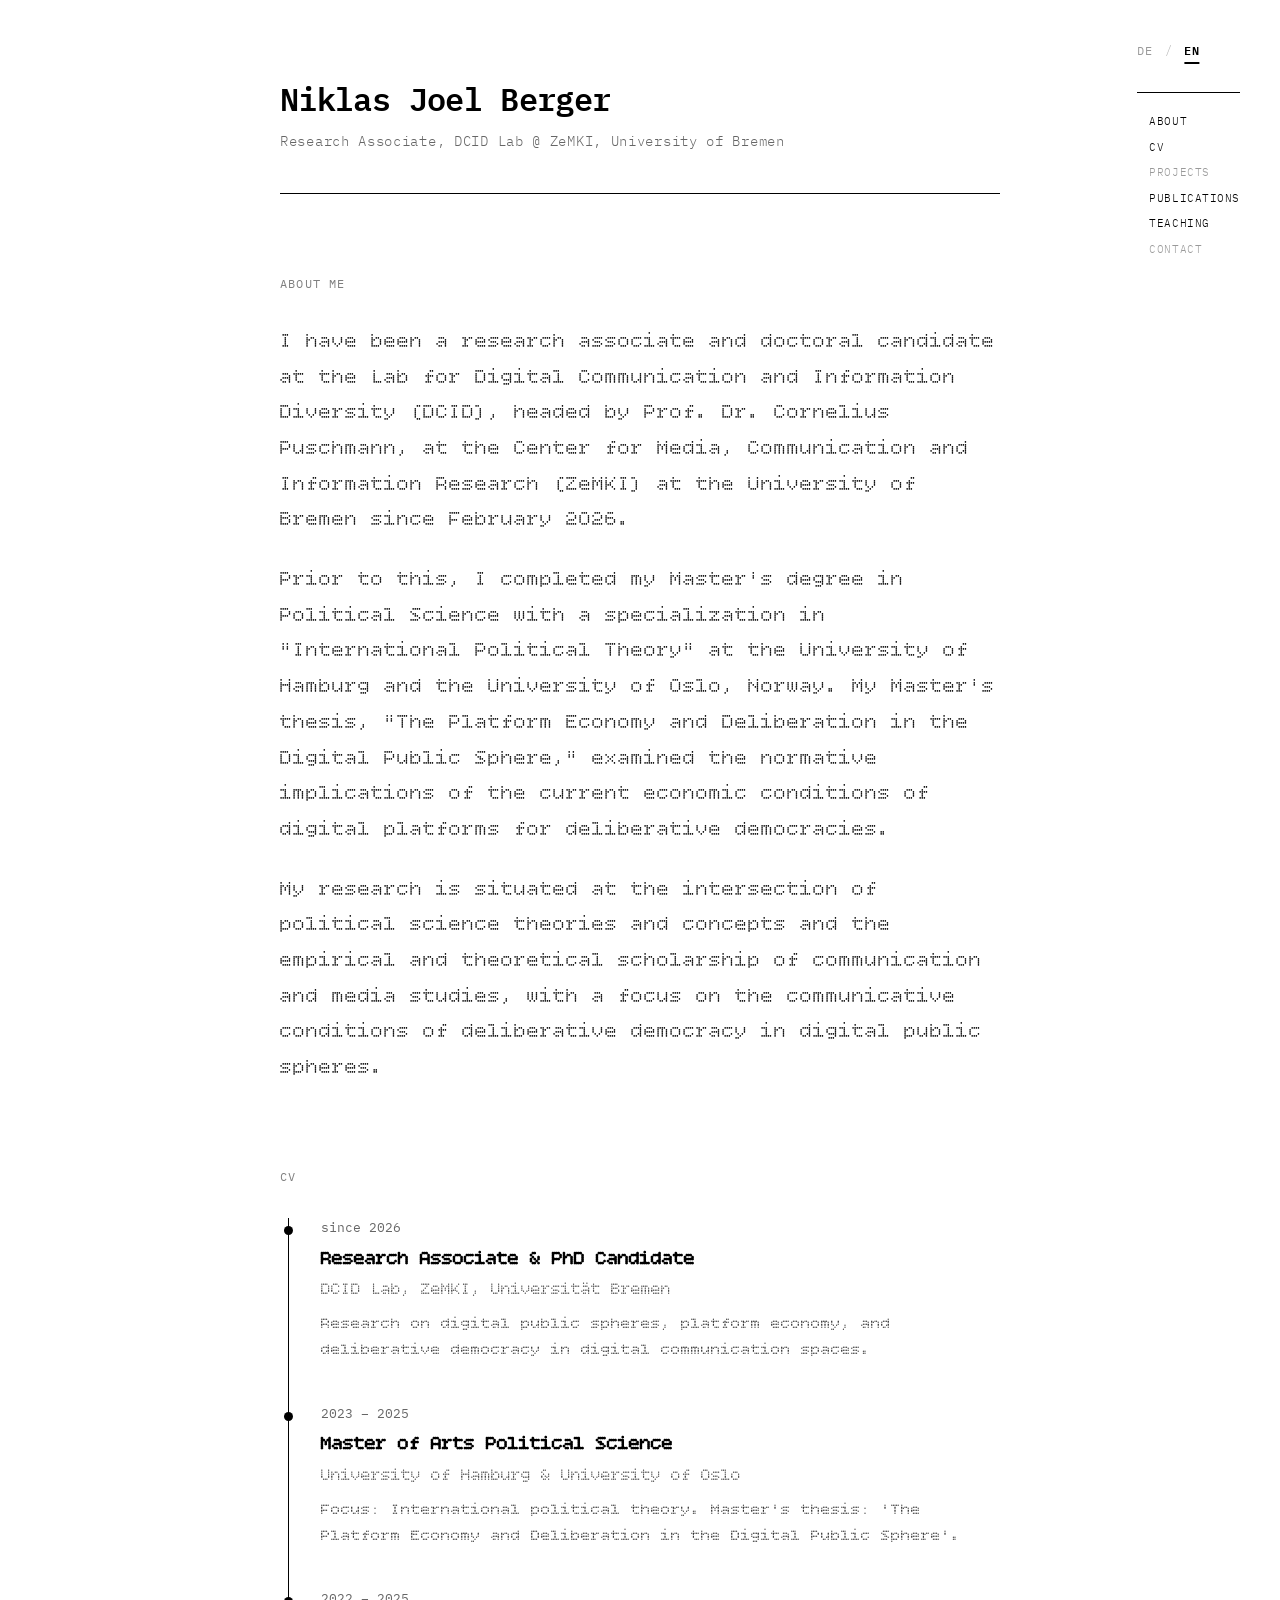
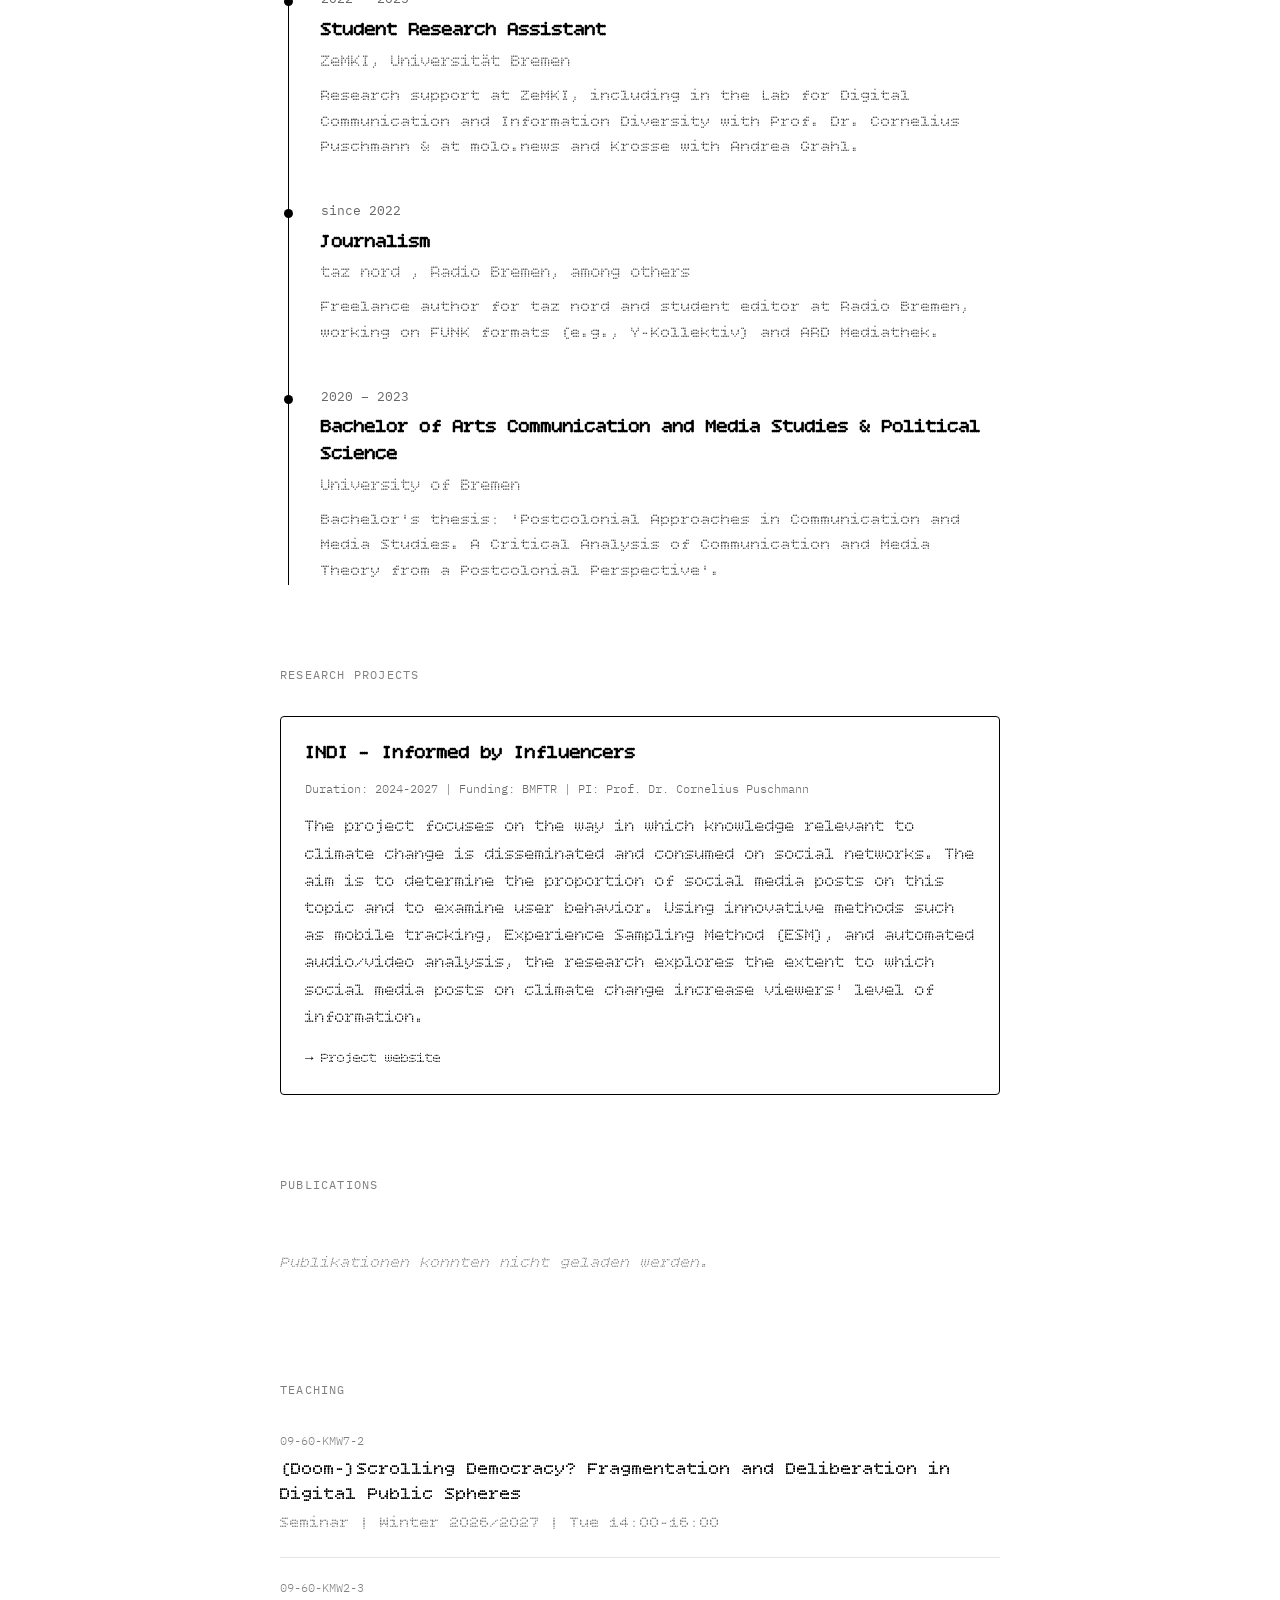
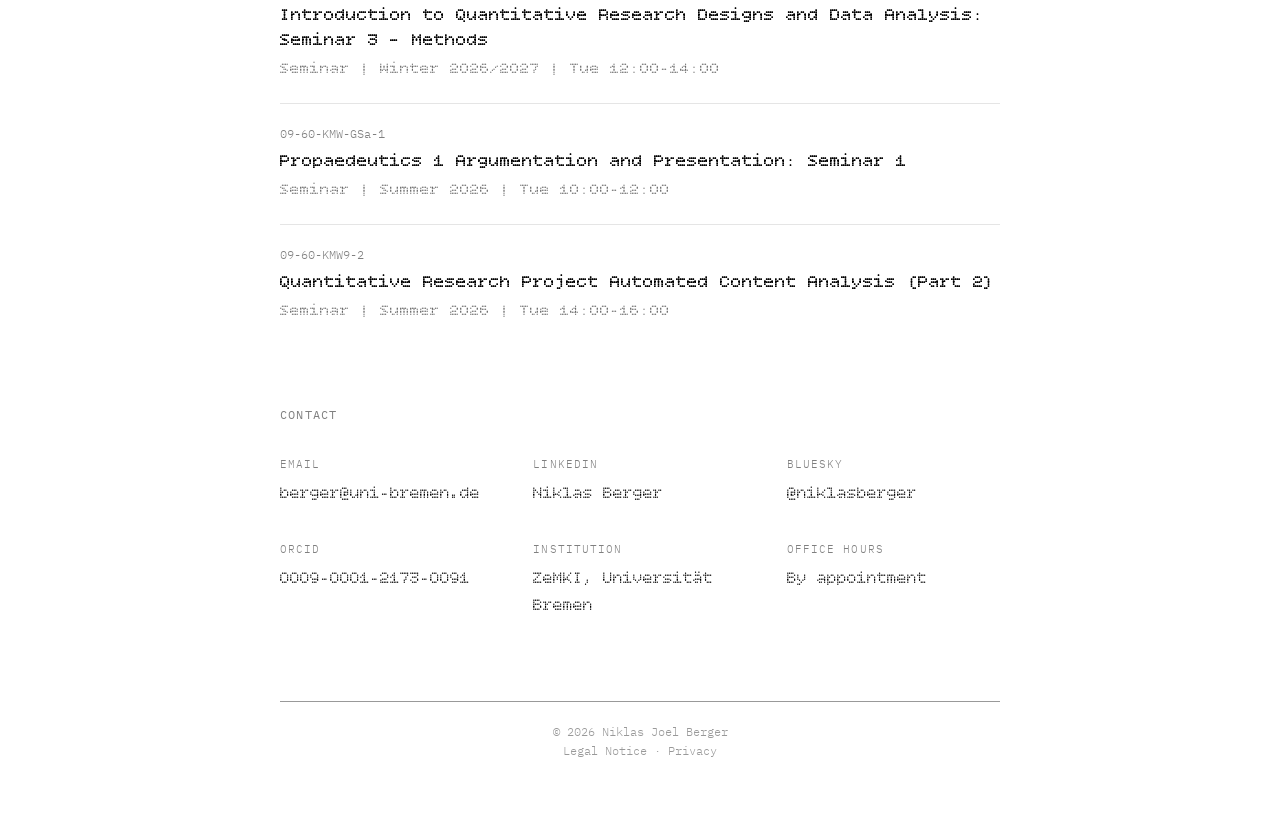
==== index-draft.html @ ea497e39 "Draft: Replace secondary font Crimson Pro with Bitcount Single Co-Authored-By: Claude Sonnet 5.5 <no" ====
<!DOCTYPE html>
<html lang="de">
<head>
<meta charset="UTF-8">
<meta name="viewport" content="width=device-width, initial-scale=1.0">
<title>Niklas Berger</title>
<meta name="description" content="Niklas Berger ist wissenschaftlicher Mitarbeiter und Doktorand im Lab für Digitale Kommunikation und Informationsvielfalt (DCID) am ZeMKI der Universität Bremen. Forschung zu digitalen Öffentlichkeiten, Plattformökonomie und deliberativer Demokratie.">
<link rel="canonical" href="https://niklasberger.de/">
<meta property="og:type" content="profile">
<meta property="og:title" content="Niklas Berger">
<meta property="og:description" content="Wissenschaftlicher Mitarbeiter und Doktorand im Lab für Digitale Kommunikation und Informationsvielfalt (DCID) am ZeMKI der Universität Bremen.">
<meta property="og:url" content="https://niklasberger.de/">
<meta property="og:image" content="https://niklasberger.de/favicon-512x512.png">
<meta name="twitter:card" content="summary">
<meta name="twitter:title" content="Niklas Berger">
<meta name="twitter:description" content="Wissenschaftlicher Mitarbeiter und Doktorand im Lab für Digitale Kommunikation und Informationsvielfalt (DCID) am ZeMKI der Universität Bremen.">
<meta name="twitter:image" content="https://niklasberger.de/favicon-512x512.png">
<link rel="icon" href="favicon.ico" sizes="48x48">
<link rel="icon" type="image/svg+xml" href="favicon.svg">
<link rel="icon" type="image/png" sizes="16x16" href="favicon-16x16.png">
<link rel="icon" type="image/png" sizes="32x32" href="favicon-32x32.png">
<link rel="icon" type="image/png" sizes="64x64" href="favicon-64x64.png">
<link rel="icon" type="image/png" sizes="192x192" href="favicon-192x192.png">
<link rel="icon" type="image/png" sizes="512x512" href="favicon-512x512.png">
<link rel="apple-touch-icon" sizes="180x180" href="apple-touch-icon.png">
<style>
/* Local Font Declarations */
@font-face {
font-family: 'IBM Plex Mono';
src: url('fonts/IBMPlexMono-Light.ttf') format('truetype');
font-weight: 300;
font-style: normal;
font-display: swap;
}

@font-face {
font-family: 'IBM Plex Mono';
src: url('fonts/IBMPlexMono-Regular.ttf') format('truetype');
font-weight: 400;
font-style: normal;
font-display: swap;
}

@font-face {
font-family: 'IBM Plex Mono';
src: url('fonts/IBMPlexMono-SemiBold.ttf') format('truetype');
font-weight: 600;
font-style: normal;
font-display: swap;
}

@font-face {
font-family: 'Bitcount Single';
src: url('fonts/BitcountSingle-Light.ttf') format('truetype');
font-weight: 300;
font-style: normal;
font-display: swap;
}

@font-face {
font-family: 'Bitcount Single';
src: url('fonts/BitcountSingle-Regular.ttf') format('truetype');
font-weight: 400;
font-style: normal;
font-display: swap;
}

@font-face {
font-family: 'Bitcount Single';
src: url('fonts/BitcountSingle-SemiBold.ttf') format('truetype');
font-weight: 600;
font-style: normal;
font-display: swap;
}

:root {
--bg: #ffffff;
--text: #000000;
--line: #000000;
--accent: #000000;
--divider-light: rgba(0, 0, 0, 0.1);
}

@media (prefers-color-scheme: dark) {
:root {
--bg: #1A1A1A;
--text: #E8E8E8;
--line: #404040;
--accent: #E8E8E8;
--divider-light: rgba(255, 255, 255, 0.1);
}
}

* {
margin: 0;
padding: 0;
box-sizing: border-box;
}

body {
background: var(--bg);
color: var(--text);
font-family: 'Bitcount Single', monospace;
font-size: 18px;
line-height: 1.6;
font-weight: 300;
-webkit-font-smoothing: antialiased;
}

/* Monospace font for headers */
h1, h2, .subtitle, .timeline-year, .publication-year, .contact-label, footer, .language-switcher {
font-family: 'IBM Plex Mono', monospace;
}

.container {
max-width: 800px;
margin: 0 auto;
padding: 80px 40px;
opacity: 0;
animation: fadeIn 0.8s ease-out 0.2s forwards;
}

@keyframes fadeIn {
to {
opacity: 1;
}
}

.language-switcher {
position: fixed;
top: 40px;
right: 40px;
display: flex;
flex-direction: column;
gap: 12px;
font-family: 'IBM Plex Mono', monospace;
font-size: 12px;
letter-spacing: 0.05em;
opacity: 0;
animation: fadeIn 0.8s ease-out 0.3s forwards;
z-index: 100;
}

.language-buttons {
display: flex;
gap: 12px;
}

.language-switcher button {
background: none;
border: none;
color: var(--text);
cursor: pointer;
padding: 0;
font-family: inherit;
font-size: inherit;
letter-spacing: inherit;
opacity: 0.4;
transition: all 0.3s ease;
text-transform: uppercase;
position: relative;
}

.language-switcher button::after {
content: '';
position: absolute;
width: 0;
height: 2px;
bottom: -4px;
left: 50%;
transform: translateX(-50%);
background-color: var(--text);
transition: width 0.3s ease;
}

.language-switcher button:hover {
opacity: 0.7;
transform: translateY(-1px);
}

.language-switcher button.active {
opacity: 1;
font-weight: 600;
}

.language-switcher button.active::after {
width: 100%;
}

.language-switcher .separator {
opacity: 0.3;
}

/* Sticky Navigation */
.sticky-nav {
display: flex;
flex-direction: column;
gap: 8px;
margin-top: 20px;
padding-top: 20px;
border-top: 1px solid var(--line);
}

.sticky-nav a {
font-family: 'IBM Plex Mono', monospace;
font-size: 11px;
letter-spacing: 0.05em;
text-transform: uppercase;
color: var(--text);
text-decoration: none;
opacity: 0.4;
transition: all 0.3s ease;
position: relative;
padding-left: 12px;
}

.sticky-nav a::before {
content: '';
position: absolute;
left: 0;
top: 50%;
transform: translateY(-50%);
width: 0;
height: 2px;
background-color: var(--text);
transition: width 0.3s ease;
}

.sticky-nav a:hover {
opacity: 0.7;
transform: translateX(4px);
}

.sticky-nav a:hover::before {
width: 6px;
}

.sticky-nav a.active {
opacity: 1;
font-size: 12px;
}

.sticky-nav a.active::before {
width: 8px;
}

header {
border-bottom: 1px solid var(--line);
padding-bottom: 40px;
margin-bottom: 80px;
animation: slideDown 0.6s ease-out 0.4s backwards;
}

/* Navigation removed from header - now in sticky sidebar */

@keyframes slideDown {
from {
transform: translateY(-20px);
opacity: 0;
}
}

h1 {
font-family: 'IBM Plex Mono', monospace;
font-size: 32px;
font-weight: 600;
letter-spacing: -0.02em;
margin-bottom: 12px;
line-height: 1.2;
}

.subtitle {
font-family: 'IBM Plex Mono', monospace;
font-size: 14px;
font-weight: 300;
letter-spacing: 0.05em;
opacity: 0.6;
}

.subtitle a {
    color: inherit; /* Erbt die Farbe vom Subtitle */
    text-decoration: none;
    position: relative;
    display: inline-block;
    transition: opacity 0.2s ease;
    opacity: 1; /* Links sollen gut sichtbar sein */
}

.subtitle a::after {
    content: '';
    position: absolute;
    width: 0;
    height: 1px; /* Die Linie ist 1px dick */
    bottom: -2px; /* Abstand zum Text */
    left: 0;
    background-color: var(--text); /* Nimmt die Textfarbe (Schwarz/Weiß) */
    transition: width 0.3s ease-out; /* Die Animation */
}

.subtitle a:hover::after {
    width: 100%;
}

section {
margin-bottom: 80px;
animation: slideUp 0.6s ease-out backwards;
}

section:nth-child(2) { animation-delay: 0.5s; }
section:nth-child(3) { animation-delay: 0.6s; }
section:nth-child(4) { animation-delay: 0.7s; }
section:nth-child(5) { animation-delay: 0.8s; }
section:nth-child(6) { animation-delay: 0.9s; }
section:nth-child(7) { animation-delay: 1.0s; }

@keyframes slideUp {
from {
transform: translateY(30px);
opacity: 0;
}
}

h2 {
font-family: 'IBM Plex Mono', monospace;
font-size: 12px;
font-weight: 400;
letter-spacing: 0.1em;
text-transform: uppercase;
margin-bottom: 32px;
opacity: 0.5;
}

.bio {
font-size: 21px;
line-height: 1.7;
margin-bottom: 24px;
}

.timeline {
border-left: 1px solid var(--line);
padding-left: 32px;
margin-left: 8px;
}

.timeline-item {
margin-bottom: 40px;
position: relative;
transition: transform 0.2s ease;
cursor: default;
transform-origin: left center;
}

.timeline-item:hover {
transform: scale(1.02);
}

.timeline-item::before {
content: '';
position: absolute;
left: -37px;
top: 8px;
width: 9px;
height: 9px;
background: var(--accent);
border-radius: 50%;
transition: transform 0.2s ease;
}

.timeline-item:hover::before {
transform: scale(1.2);
}

.timeline-year {
font-family: 'IBM Plex Mono', monospace;
font-size: 13px;
font-weight: 400;
margin-bottom: 8px;
opacity: 0.6;
}

.timeline-title {
font-weight: 600;
font-size: 19px;
margin-bottom: 4px;
line-height: 1.4;
}

.timeline-institution {
font-size: 17px;
opacity: 0.7;
margin-bottom: 8px;
}

.timeline-institution a {
color: inherit;
text-decoration: none;
position: relative;
display: inline-block;
}

.timeline-institution a::after {
content: '';
position: absolute;
width: 0;
height: 1px;
bottom: -2px;
left: 0;
background-color: var(--text);
transition: width 0.3s ease-out;
}

.timeline-institution a:hover::after {
width: 100%;
}

.timeline-description {
font-size: 16px;
opacity: 0.8;
line-height: 1.6;
}

.publications-list {
list-style: none;
}

.publication-authors {
font-size: 16px;
margin-bottom: 6px;
opacity: 0.7;
line-height: 1.5;
}

.contributor-role {
font-size: 13px;
font-style: italic;
opacity: 0.8;
}

.publication-title {
font-weight: 600;
font-size: 18px;
margin-bottom: 6px;
line-height: 1.4;
}

.publication-title a {
color: var(--text);
text-decoration: none;
position: relative;
display: inline-block;
}

.publication-title a::after {
content: '';
position: absolute;
width: 0;
height: 1px;
bottom: -2px;
left: 0;
background-color: var(--text);
transition: width 0.3s ease-out;
}

.publication-title a:hover::after {
width: 100%;
}

.publication-venue {
font-size: 15px;
font-style: italic;
opacity: 0.6;
}

.publication-year {
font-family: 'IBM Plex Mono', monospace;
font-size: 13px;
margin-top: 4px;
opacity: 0.5;
}

.publication-doi {
font-size: 14px;
margin-top: 6px;
}

.publication-doi a {
color: var(--text);
text-decoration: none;
border-bottom: 1px solid transparent;
transition: border-color 0.2s ease;
opacity: 0.6;
}

.publication-doi a:hover {
border-bottom-color: var(--text);
opacity: 1;
}

.publication-placeholder {
font-size: 16px;
opacity: 0.5;
font-style: italic;
padding: 24px 0;
}

.loading {
font-size: 16px;
opacity: 0.5;
font-style: italic;
padding: 24px 0;
animation: pulse 1.5s ease-in-out infinite;
}

@keyframes pulse {
0%, 100% { opacity: 0.5; }
50% { opacity: 0.3; }
}

.error-message {
font-size: 16px;
opacity: 0.6;
padding: 24px 0;
color: #666;
}

.contact-grid {
display: grid;
grid-template-columns: repeat(3, 1fr);
gap: 32px 40px;
}

.contact-item {
display: flex;
flex-direction: column;
gap: 8px;
}

.contact-label {
font-family: 'IBM Plex Mono', monospace;
font-size: 11px;
letter-spacing: 0.1em;
text-transform: uppercase;
opacity: 0.5;
}

.contact-value {
font-size: 17px;
}

.contact-value a {
color: var(--text);
text-decoration: none;
position: relative;
display: inline-block;
}

.contact-value a::after {
content: '';
position: absolute;
width: 0;
height: 1px;
bottom: -2px;
left: 0;
background-color: var(--text);
transition: width 0.3s ease-out;
}

.contact-value a:hover::after {
width: 100%;
}

/* Email spam protection - simple obfuscation */
.email-protected {
/* Email displays normally now */
}

footer {
margin-top: 60px;
padding-top: 20px;
border-top: 1px solid var(--line);
text-align: center;
opacity: 0.4;
font-family: 'IBM Plex Mono', monospace;
font-size: 12px;
}

footer a {
color: inherit;
text-decoration: none;
}

footer a:hover {
text-decoration: underline;
}

@media (max-width: 768px) {
.container {
padding: 60px 24px;
}

.language-switcher {
top: 24px;
right: 24px;
}

.sticky-nav {
display: none;
}

h1 {
font-size: 26px;
}

.bio {
font-size: 19px;
}

section {
margin-bottom: 60px;
}

.timeline {
padding-left: 24px;
margin-left: 6px;
}

.timeline-item::before {
left: -29px;
}

.contact-grid {
grid-template-columns: repeat(2, 1fr);
gap: 24px;
}
}

@media (max-width: 1100px) {
.language-switcher {
position: absolute;
top: 24px;
right: 24px;
opacity: 0.8;
}

.sticky-nav {
display: none;
}

.container {
padding: 60px 24px;
}
}

/* Smooth scroll behavior */
html {
scroll-behavior: smooth;
}

/* Selection styling */
::selection {
background: var(--text);
color: var(--bg);
}

/* Reading Progress Bar */
.reading-progress {
position: fixed;
top: 0;
left: 0;
width: 0%;
height: 3px;
background: var(--text);
z-index: 1000;
transition: width 0.1s ease-out;
}

/* Reading Progress Bar */
.reading-progress {
position: fixed;
top: 0;
left: 0;
width: 0%;
height: 3px;
background: var(--text);
z-index: 1000;
transition: width 0.1s ease-out;
}

/* Publication items styling */
.publication-item {
margin-bottom: 16px;
padding-bottom: 0;
border-bottom: 1px solid transparent;
transition: border-color 0.3s ease, padding-bottom 0.3s ease, transform 0.2s ease;
transform-origin: left center;
cursor: default;
}

.publication-item:hover {
transform: scale(1.02);
}

.publication-item:last-child {
margin-bottom: 0;
}

.publication-item.expanded {
padding-bottom: 24px;
border-bottom-color: var(--divider-light);
}

.publication-item:last-child.expanded {
border-bottom-color: transparent;
}

.publication-header {
cursor: pointer;
user-select: none;
transition: opacity 0.2s ease;
}

.publication-header:hover {
opacity: 0.8;
}

.publication-title {
font-size: 18px;
font-weight: 500;
margin-bottom: 8px;
display: flex;
align-items: center;
gap: 12px;
}

.expand-icon {
flex-shrink: 0;
width: 20px;
height: 20px;
display: inline-flex;
align-items: center;
justify-content: center;
font-size: 14px;
opacity: 0.5;
transition: transform 0.3s ease, opacity 0.3s ease;
}

.publication-header:hover .expand-icon {
opacity: 1;
}

.publication-item.expanded .expand-icon {
transform: rotate(90deg);
}

.publication-meta {
font-size: 15px;
opacity: 0.6;
margin-bottom: 4px;
}

.publication-details {
max-height: 0;
overflow: hidden;
transition: max-height 0.4s ease, opacity 0.3s ease;
opacity: 0;
margin-top: 0;
}

.publication-item.expanded .publication-details {
max-height: 2000px;
opacity: 1;
margin-top: 20px;
}

.detail-section {
margin-bottom: 20px;
}

.detail-section:last-child {
margin-bottom: 0;
}

.detail-label {
font-family: 'IBM Plex Mono', monospace;
font-size: 11px;
letter-spacing: 0.1em;
text-transform: uppercase;
opacity: 0.5;
margin-bottom: 8px;
}

.detail-content {
font-size: 17px;
line-height: 1.6;
}

.supervisors {
display: flex;
flex-direction: column;
gap: 8px;
}

.supervisor {
font-size: 17px;
}

/* Project cards */
.project-card {
border: 1px solid var(--line);
padding: 24px;
margin-bottom: 24px;
border-radius: 4px;
transition: transform 0.2s ease, border-color 0.2s ease;
transform-origin: left center;
cursor: default;
}

.project-card:hover {
transform: scale(1.02);
border-color: var(--text);
}

.project-card:last-child {
margin-bottom: 0;
}

.project-title {
font-size: 19px;
font-weight: 600;
margin-bottom: 12px;
line-height: 1.4;
}

.project-meta {
font-family: 'IBM Plex Mono', monospace;
font-size: 12px;
opacity: 0.6;
margin-bottom: 16px;
}

.project-description {
font-size: 17px;
line-height: 1.6;
margin-bottom: 16px;
}

.project-link {
font-size: 14px;
}

.project-link a {
color: var(--text);
text-decoration: none;
position: relative;
display: inline-block;
}

.project-link a::after {
content: '';
position: absolute;
width: 0;
height: 1px;
bottom: -2px;
left: 0;
background-color: var(--text);
transition: width 0.3s ease-out;
}

.project-link a:hover::after {
width: 100%;
}

/* Teaching section */
.teaching-item {
margin-bottom: 20px;
padding-bottom: 20px;
border-bottom: 1px solid var(--divider-light);
transition: transform 0.2s ease;
transform-origin: left center;
cursor: default;
}

.teaching-item:hover {
transform: scale(1.02);
}

.teaching-item:last-child {
border-bottom: none;
margin-bottom: 0;
padding-bottom: 0;
}

.teaching-code {
font-family: 'IBM Plex Mono', monospace;
font-size: 12px;
opacity: 0.5;
margin-bottom: 6px;
}

.teaching-title {
font-size: 18px;
font-weight: 500;
margin-bottom: 4px;
line-height: 1.4;
}

.teaching-meta {
font-size: 16px;
opacity: 0.6;
}

/* Social links */
.social-links {
display: flex;
gap: 16px;
margin-top: 8px;
}

.social-links a {
color: var(--text);
text-decoration: none;
font-size: 14px;
opacity: 0.6;
transition: opacity 0.2s ease;
border-bottom: 1px solid transparent;
}

.social-links a:hover {
opacity: 1;
border-bottom-color: var(--text);
}

/* BibTeX button */
.bibtex-button {
display: inline-block;
margin-top: 8px;
padding: 6px 12px;
font-family: 'IBM Plex Mono', monospace;
font-size: 11px;
letter-spacing: 0.05em;
text-transform: uppercase;
border: 1px solid var(--line);
background: transparent;
color: var(--text);
cursor: pointer;
transition: all 0.3s ease;
position: relative;
overflow: hidden;
}

.bibtex-button::before {
content: '';
position: absolute;
top: 50%;
left: 50%;
width: 0;
height: 0;
border-radius: 50%;
background: rgba(0, 0, 0, 0.1);
transform: translate(-50%, -50%);
transition: width 0.6s ease, height 0.6s ease, opacity 0.6s ease;
opacity: 0;
}

.bibtex-button:hover::before {
width: 300px;
height: 300px;
opacity: 1;
}

.bibtex-button:hover {
border-color: var(--text);
transform: translateY(-2px);
box-shadow: 0 4px 12px rgba(0, 0, 0, 0.1);
}

.bibtex-button:active {
transform: translateY(0);
box-shadow: 0 2px 4px rgba(0, 0, 0, 0.1);
}
</style>
</head>
<body>
<div class="reading-progress" id="reading-progress"></div>
<div class="language-switcher">
<div class="language-buttons">
<button onclick="setLanguage('de')" id="lang-de" class="active">DE</button>
<span class="separator">/</span>
<button onclick="setLanguage('en')" id="lang-en">EN</button>
</div>
<nav class="sticky-nav">
<a href="#about" data-lang-de="Über mich" data-lang-en="About">Über mich</a>
<a href="#werdegang" data-lang-de="Vita" data-lang-en="CV">Vita</a>
<a href="#projekte" data-lang-de="Projekte" data-lang-en="Projects">Projekte</a>
<a href="#publikationen" data-lang-de="Publikationen" data-lang-en="Publications">Publikationen</a>
<a href="#lehre" data-lang-de="Lehre" data-lang-en="Teaching">Lehre</a>
<a href="#kontakt" data-lang-de="Kontakt" data-lang-en="Contact">Kontakt</a>
</nav>
</div>
<div class="container">
<header>
    <h1>Niklas Joel Berger</h1>
    <div class="subtitle">
        <a href="https://zemki.uni-bremen.de/person/niklasberger/"
           data-href-de="https://zemki.uni-bremen.de/person/niklasberger/"
           data-href-en="https://zemki.uni-bremen.de/en/person/niklasberger/"
           data-lang-de="Wissenschaftlicher Mitarbeiter"
           data-lang-en="Research Associate"
           target="_blank" rel="noopener">Wissenschaftlicher Mitarbeiter</a>,

        <a href="https://zemki.uni-bremen.de/lab-digitale-kommunikation-und-informationsvielfalt/lab-digitale-kommunikation-und-informationsvielfalt/"
           data-href-de="https://zemki.uni-bremen.de/lab-digitale-kommunikation-und-informationsvielfalt/lab-digitale-kommunikation-und-informationsvielfalt/"
           data-href-en="https://zemki.uni-bremen.de/en/lab-digitale-kommunikation-und-informationsvielfalt/lab-digital-communication-and-information-diversity/"
           target="_blank" rel="noopener">DCID Lab</a>

        @

        <a href="https://zemki.uni-bremen.de/"
           data-href-de="https://zemki.uni-bremen.de/"
           data-href-en="https://zemki.uni-bremen.de/en/"
           target="_blank" rel="noopener">ZeMKI</a>,

        <a href="https://www.uni-bremen.de/"
           data-href-de="https://www.uni-bremen.de/"
           data-href-en="https://www.uni-bremen.de/en/"
           data-lang-de="Universität Bremen"
           data-lang-en="University of Bremen"
           target="_blank" rel="noopener">Universität Bremen</a>
    </div>
</header>

<section id="about">
<h2 data-lang-de="Über mich" data-lang-en="About me">Über mich</h2>
<div class="bio" data-lang-de="Ich bin seit Februar 2026 wissenschaftlicher Mitarbeiter und Doktorand im Lab für Digitale Kommunikation und Informationsvielfalt (DCID) unter der Leitung von Prof. Dr. Cornelius Puschmann am Zentrum für Medien-, Kommunikations- und Informationsforschung (ZeMKI) der Universität Bremen." data-lang-en="I have been a research associate and doctoral candidate at the Lab for Digital Communication and Information Diversity (DCID), headed by Prof. Dr. Cornelius Puschmann, at the Center for Media, Communication and Information Research (ZeMKI) at the University of Bremen since February 2026.">
Ich bin seit Februar 2026 wissenschaftlicher Mitarbeiter und Doktorand im Lab für Digitale Kommunikation und Informationsvielfalt (DCID) unter der Leitung von Prof. Dr. Cornelius Puschmann am Zentrum für Medien-, Kommunikations- und Informationsforschung (ZeMKI) der Universität Bremen.
    </div>
<div class="bio" data-lang-de="Zuvor absolvierte ich mein Masterstudium in Politikwissenschaft mit dem Schwerpunkt „Internationale Politische Theorie" an der Universität Hamburg und der Universität Oslo in Norwegen. In meiner Masterarbeit „The Platform Economy and Deliberation in the Digital Public Sphere" beschäftigte ich mich mit den normativen Implikationen der gegenwärtigen ökonomischen Konditionen digitaler Plattformen für deliberative Demokratien." data-lang-en="Prior to this, I completed my Master's degree in Political Science with a specialization in &quot;International Political Theory&quot; at the University of Hamburg and the University of Oslo, Norway. My Master's thesis, &quot;The Platform Economy and Deliberation in the Digital Public Sphere,&quot; examined the normative implications of the current economic conditions of digital platforms for deliberative democracies.">
Zuvor absolvierte ich mein Masterstudium in Politikwissenschaft mit dem Schwerpunkt „Internationale Politische Theorie" an der Universität Hamburg und der Universität Oslo in Norwegen. In meiner Masterarbeit „The Platform Economy and Deliberation in the Digital Public Sphere" beschäftigte ich mich mit den normativen Implikationen der gegenwärtigen ökonomischen Konditionen digitaler Plattformen für deliberative Demokratien.
    </div>
<div class="bio" data-lang-de="Mein Forschungsgebiet liegt an der Schnittstelle zwischen Theorien und Konzepten der Politikwissenschaft und der empirischen wie theoretischen Forschung der Kommunikations- und Medienwissenschaft und konzentriert sich auf die kommunikativen Bedingungen deliberativer Demokratie in digitalen Öffentlichkeiten." data-lang-en="My research is situated at the intersection of political science theories and concepts and the empirical and theoretical scholarship of communication and media studies, with a focus on the communicative conditions of deliberative democracy in digital public spheres.">
Mein Forschungsgebiet liegt an der Schnittstelle zwischen Theorien und Konzepten der Politikwissenschaft und der empirischen wie theoretischen Forschung der Kommunikations- und Medienwissenschaft und konzentriert sich auf die kommunikativen Bedingungen deliberativer Demokratie in digitalen Öffentlichkeiten.
    </div>
</section>

<section id="werdegang">
<h2 data-lang-de="Vita" data-lang-en="CV">Vita</h2>
<div class="timeline">
<div class="timeline-item">
<div class="timeline-year" data-lang-de="seit 2026" data-lang-en="since 2026">seit 2026</div>
<div class="timeline-title" data-lang-de="Wissenschaftlicher Mitarbeiter & Doktorand" data-lang-en="Research Associate & PhD Candidate">Wissenschaftlicher Mitarbeiter & Doktorand</div>
<div class="timeline-institution"><a href="https://zemki.uni-bremen.de/person/niklasberger/"
   data-href-de="https://zemki.uni-bremen.de/person/niklasberger/"
   data-href-en="https://zemki.uni-bremen.de/en/person/niklasberger/"
   target="_blank" rel="noopener">DCID Lab, ZeMKI, Universität Bremen</a></div>
<div class="timeline-description" data-lang-de="Forschung zu digitalen Öffentlichkeiten, Plattformökonomie und deliberativer Demokratie in digitalen Kommunikationsräumen." data-lang-en="Research on digital public spheres, platform economy, and deliberative democracy in digital communication spaces.">
Forschung zu digitalen Öffentlichkeiten, Plattformökonomie und deliberativer Demokratie in digitalen Kommunikationsräumen.
</div>
</div>

<div class="timeline-item">
<div class="timeline-year">2023 – 2025</div>
<div class="timeline-title" data-lang-de="Master of Arts Politikwissenschaft" data-lang-en="Master of Arts Political Science">Master of Arts Politikwissenschaft</div>
<div class="timeline-institution" data-lang-de="Universität Hamburg & Universität Oslo" data-lang-en="University of Hamburg & University of Oslo">Universität Hamburg & Universität Oslo</div>
<div class="timeline-description" data-lang-de="Schwerpunkt: Internationale politische Theorie. Masterarbeit: 'The Platform Economy and Deliberation in the Digital Public Sphere'." data-lang-en="Focus: International political theory. Master's thesis: 'The Platform Economy and Deliberation in the Digital Public Sphere'.">
Schwerpunkt: Internationale politische Theorie. Masterarbeit: "The Platform Economy and Deliberation in the Digital Public Sphere".
</div>
</div>

<div class="timeline-item">
<div class="timeline-year">2022 – 2025</div>
<div class="timeline-title" data-lang-de="Studentische Hilfskraft" data-lang-en="Student Research Assistant">Studentische Hilfskraft</div>
<div class="timeline-institution">ZeMKI, Universität Bremen</div>
<div class="timeline-description" data-lang-de="Forschungsunterstützung am ZeMKI, u.a. im Lab für Digitale Kommunikation und Informationsvielfalt bei Prof. Dr. Cornelius Puschmann & bei molo.news und Krosse bei Andrea Grahl." data-lang-en="Research support at ZeMKI, including in the Lab for Digital Communication and Information Diversity with Prof. Dr. Cornelius Puschmann & at molo.news and Krosse with Andrea Grahl.">
Forschungsunterstützung am ZeMKI, u.a. im Lab für Digitale Kommunikation und Informationsvielfalt bei Prof. Dr. Cornelius Puschmann & bei molo.news und Krosse bei Andrea Grahl.
    </div>
</div>

<div class="timeline-item">
<div class="timeline-year" data-lang-de="seit 2022" data-lang-en="since 2022">seit 2022</div>
<div class="timeline-title" data-lang-de="Journalistische Tätigkeit" data-lang-en="Journalism">Journalistische Tätigkeit</div>
<div class="timeline-institution">
<a href="https://taz.de/Niklas-Berger/!a68942/" target="_blank" rel="noopener">
<span data-lang-de="taz nord" data-lang-en="taz nord">taz nord</span>
</a>
<span data-lang-de=", Radio Bremen u.a." data-lang-en=", Radio Bremen, among others">, Radio Bremen u.a.</span>
</div>
<div class="timeline-description" data-lang-de="Freier Autor für taz nord sowie studentischer Redakteur bei Radio Bremen mit Mitarbeit an FUNK Formaten (u.a. Y-Kollektiv) und ARD Mediathek." data-lang-en="Freelance author for taz nord and student editor at Radio Bremen, working on FUNK formats (e.g., Y-Kollektiv) and ARD Mediathek.">
Freier Autor für taz nord sowie studentischer Redakteur bei Radio Bremen mit Mitarbeit an FUNK Formaten (u.a. Y-Kollektiv) und ARD Mediathek.
</div>
</div>

<div class="timeline-item">
<div class="timeline-year">2020 – 2023</div>
<div class="timeline-title" data-lang-de="Bachelor of Arts Kommunikations- und Medienwissenschaften & Politikwissenschaft" data-lang-en="Bachelor of Arts Communication and Media Studies & Political Science">Bachelor of Arts Kommunikations- und Medienwissenschaften & Politikwissenschaft</div>
<div class="timeline-institution" data-lang-de="Universität Bremen" data-lang-en="University of Bremen">Universität Bremen</div>
<div class="timeline-description" data-lang-de="Bachelorarbeit: 'Postkoloniale Ansätze in der Kommunikations- und Medienwissenschaft. Eine kritische Analyse kommunikations- und medienwissenschaftlicher Theorie aus postkolonialer Perspektive'." data-lang-en="Bachelor's thesis: 'Postcolonial Approaches in Communication and Media Studies. A Critical Analysis of Communication and Media Theory from a Postcolonial Perspective'.">
Bachelorarbeit: "Postkoloniale Ansätze in der Kommunikations- und Medienwissenschaft. Eine kritische Analyse kommunikations- und medienwissenschaftlicher Theorie aus postkolonialer Perspektive".
</div>
</div>
</div>
</section>

<section id="projekte">
<h2 data-lang-de="Forschungsprojekte" data-lang-en="Research Projects">Forschungsprojekte</h2>

<div class="project-card">
<div class="project-title" data-lang-de="INDI – Informiert durch Influencer" data-lang-en="INDI – Informed by Influencers">INDI – Informiert durch Influencer</div>
<div class="project-meta" data-lang-de="Laufzeit: 2024-2027 | Förderung: BMFTR | Leitung: Prof. Dr. Cornelius Puschmann" data-lang-en="Duration: 2024-2027 | Funding: BMFTR | PI: Prof. Dr. Cornelius Puschmann">Laufzeit: 2024-2027 | Förderung: BMFTR | Leitung: Prof. Dr. Cornelius Puschmann</div>
<div class="project-description" data-lang-de="Das Projekt untersucht, wie klimawandelrelevantes Wissen auf sozialen Netzwerken verbreitet und konsumiert wird. Ziel ist es, den Anteil von Social-Media-Beiträgen zu diesem Thema zu bestimmen sowie das Verhalten der Nutzer*innen zu untersuchen. Mittels innovativer Methoden wie mobilem Tracking, Experience Sampling und automatisierter Audio-/Videoanalyse wird erforscht, inwieweit Social-Media-Beiträge zum Klimawandel die Informiertheit der Betrachter*innen erhöhen." data-lang-en="The project focuses on the way in which knowledge relevant to climate change is disseminated and consumed on social networks. The aim is to determine the proportion of social media posts on this topic and to examine user behavior. Using innovative methods such as mobile tracking, Experience Sampling Method (ESM), and automated audio/video analysis, the research explores the extent to which social media posts on climate change increase viewers' level of information.">
Das Projekt untersucht, wie klimawandelrelevantes Wissen auf sozialen Netzwerken verbreitet und konsumiert wird. Ziel ist es, den Anteil von Social-Media-Beiträgen zu diesem Thema zu bestimmen sowie das Verhalten der Nutzer*innen zu untersuchen. Mittels innovativer Methoden wie mobilem Tracking, Experience Sampling und automatisierter Audio-/Videoanalyse wird erforscht, inwieweit Social-Media-Beiträge zum Klimawandel die Informiertheit der Betrachter*innen erhöhen.
</div>
<div class="project-link">
<a href="https://zemki.uni-bremen.de/forschungsprojekt/indi/" id="project-link-indi" target="_blank" rel="noopener" data-lang-de="→ Zur Projektseite" data-lang-en="→ Project website">→ Zur Projektseite</a>
</div>
</div>
</section>

<section id="publikationen">
<h2 data-lang-de="Publikationen" data-lang-en="Publications">Publikationen</h2>
<div class="publications-list" id="publications-container">
<div class="loading" data-lang-de="Publikationen werden geladen..." data-lang-en="Loading publications...">Publikationen werden geladen...</div>
</div>
</section>

<section id="lehre">
<h2 data-lang-de="Lehre" data-lang-en="Teaching">Lehre</h2>

<div class="teaching-item">
<div class="teaching-code">09-60-KMW7-2</div>
<div class="teaching-title" data-lang-de="(Doom-)Scrolling Democracy? Fragmentierung und Deliberation in digitalen Öffentlichkeiten" data-lang-en="(Doom-)Scrolling Democracy? Fragmentation and Deliberation in Digital Public Spheres">(Doom-)Scrolling Democracy? Fragmentierung und Deliberation in digitalen Öffentlichkeiten</div>
<div class="teaching-meta" data-lang-de="Seminar | WiSe 2026/2027 | Di 14:00-16:00" data-lang-en="Seminar | Winter 2026/2027 | Tue 14:00-16:00">Seminar | WiSe 2026/2027 | Di 14:00-16:00</div>
</div>

<div class="teaching-item">
<div class="teaching-code">09-60-KMW2-3</div>
<div class="teaching-title" data-lang-de="Einführung in quantitative Forschungsdesigns und Datenanalyse: Seminar 3 – Methoden" data-lang-en="Introduction to Quantitative Research Designs and Data Analysis: Seminar 3 – Methods">Einführung in quantitative Forschungsdesigns und Datenanalyse: Seminar 3 – Methoden</div>
<div class="teaching-meta" data-lang-de="Seminar | WiSe 2026/2027 | Di 12:00-14:00" data-lang-en="Seminar | Winter 2026/2027 | Tue 12:00-14:00">Seminar | WiSe 2026/2027 | Di 12:00-14:00</div>
</div>

<div class="teaching-item">
<div class="teaching-code">09-60-KMW-GSa-1</div>
<div class="teaching-title" data-lang-de="Propädeutik 1 Argumentieren und Präsentieren: Seminar 1" data-lang-en="Propaedeutics 1 Argumentation and Presentation: Seminar 1">Propädeutik 1 Argumentieren und Präsentieren: Seminar 1</div>
<div class="teaching-meta" data-lang-de="Seminar | SoSe 2026 | Di 10:00-12:00" data-lang-en="Seminar | Summer 2026 | Tue 10:00-12:00">Seminar | SoSe 2026 | Di 10:00-12:00</div>
</div>

<div class="teaching-item">
<div class="teaching-code">09-60-KMW9-2</div>
<div class="teaching-title" data-lang-de="Quantitatives Forschungsprojekt Automatisierte Inhaltsanalyse (Teil 2)" data-lang-en="Quantitative Research Project Automated Content Analysis (Part 2)">Quantitatives Forschungsprojekt Automatisierte Inhaltsanalyse (Teil 2)</div>
<div class="teaching-meta" data-lang-de="Seminar | SoSe 2026 | Di 14:00-16:00" data-lang-en="Seminar | Summer 2026 | Tue 14:00-16:00">Seminar | SoSe 2026 | Di 14:00-16:00</div>
</div>
</section>

<section id="kontakt">
<h2 data-lang-de="Kontakt" data-lang-en="Contact">Kontakt</h2>
<div class="contact-grid">
<div class="contact-item">
<div class="contact-label" data-lang-de="E-Mail" data-lang-en="Email">E-Mail</div>
<div class="contact-value">
<a href="#" id="email-link">
<span id="email-display"></span>
</a>
</div>
</div>
<div class="contact-item">
<div class="contact-label">LinkedIn</div>
<div class="contact-value">
<a href="https://www.linkedin.com/in/niklas-berger-1b65531b3/" target="_blank" rel="noopener">Niklas Berger</a>
</div>
</div>
<div class="contact-item">
<div class="contact-label">Bluesky</div>
<div class="contact-value">
<a href="https://bsky.app/profile/niklasberger.bsky.social" target="_blank" rel="noopener">@niklasberger</a>
</div>
</div>
<div class="contact-item">
<div class="contact-label">ORCID</div>
<div class="contact-value">
<a href="https://orcid.org/0009-0001-2173-0091" target="_blank" rel="noopener" id="orcid-link">0009-0001-2173-0091</a>
</div>
</div>
<div class="contact-item">
<div class="contact-label" data-lang-de="Institution" data-lang-en="Institution">Institution</div>
<div class="contact-value">
<a href="https://zemki.uni-bremen.de/person/niklasberger/"
   data-href-de="https://zemki.uni-bremen.de/person/niklasberger/"
   data-href-en="https://zemki.uni-bremen.de/en/person/niklasberger/"
   target="_blank" rel="noopener">ZeMKI, Universität Bremen</a>
</div>
</div>
<div class="contact-item">
<div class="contact-label" data-lang-de="Sprechstunde" data-lang-en="Office Hours">Sprechstunde</div>
<div class="contact-value">
<a href="https://cal.com/niklasberger/" target="_blank" rel="noopener" data-lang-de="Nach Vereinbarung" data-lang-en="By appointment">Nach Vereinbarung</a>
</div>
</div>
</div>
</section>

<footer>
© <span id="current-year"></span> Niklas Joel Berger<br>
<a href="impressum.html" data-lang-de="Impressum" data-lang-en="Legal Notice">Impressum</a> · <a href="datenschutz.html" data-lang-de="Datenschutz" data-lang-en="Privacy">Datenschutz</a>
</footer>
</div>

<script>
// Language Management
let currentLang = 'de';

function setLanguage(lang) {
    currentLang = lang;

    document.getElementById('lang-de').classList.toggle('active', lang === 'de');
    document.getElementById('lang-en').classList.toggle('active', lang === 'en');

    const elements = document.querySelectorAll('[data-lang-de], [data-lang-en]');
    elements.forEach(el => {
        const text = el.getAttribute(`data-lang-${lang}`);
        if (text) {
            el.textContent = text;
        }
    });

    const linkElements = document.querySelectorAll('[data-href-de], [data-href-en]');
    linkElements.forEach(el => {
        const url = el.getAttribute(`data-href-${lang}`);
        if (url) {
            el.href = url;
        }
    });

    document.title = 'Niklas Berger';

    const projectLink = document.getElementById('project-link-indi');
    if (projectLink) {
        projectLink.href = lang === 'de'
            ? 'https://zemki.uni-bremen.de/forschungsprojekt/indi/'
            : 'https://zemki.uni-bremen.de/en/forschungsprojekt/indi-en/';
    }

    localStorage.setItem('preferredLanguage', lang);
}

// Load saved language preference on page load
document.addEventListener('DOMContentLoaded', () => {
const savedLang = localStorage.getItem('preferredLanguage');

// If no saved preference, detect browser language
if (savedLang) {
if (savedLang !== 'de') {
setLanguage(savedLang);
}
} else {
// Check browser language - use English for non-German browsers
const browserLang = navigator.language || navigator.userLanguage;
if (!browserLang.startsWith('de')) {
setLanguage('en');
}
}

// Initialize email protection
initEmailProtection();

// Load publications from ORCID
loadAllPublications();

// Set current year in footer
document.getElementById('current-year').textContent = new Date().getFullYear();

// Scroll spy for navigation
const sections = document.querySelectorAll('section[id]');
const navLinks = document.querySelectorAll('.sticky-nav a');

function highlightNav() {
let currentSection = '';

sections.forEach(section => {
const sectionTop = section.offsetTop;
const sectionHeight = section.clientHeight;
if (window.pageYOffset >= sectionTop - 200) {
currentSection = section.getAttribute('id');
}
});

navLinks.forEach(link => {
link.classList.remove('active');
if (link.getAttribute('href') === `#${currentSection}`) {
link.classList.add('active');
}
});
}

// Reading progress bar
function updateReadingProgress() {
const winScroll = document.body.scrollTop || document.documentElement.scrollTop;
const height = document.documentElement.scrollHeight - document.documentElement.clientHeight;
const scrolled = (winScroll / height) * 100;
document.getElementById('reading-progress').style.width = scrolled + '%';
}

window.addEventListener('scroll', () => {
highlightNav();
updateReadingProgress();
});

highlightNav(); // Initial call
updateReadingProgress(); // Initial call
});

// Email Spam Protection - Simple obfuscation
function initEmailProtection() {
// Email address components (obfuscated in source)
const user = 'berger';
const domain = 'uni-bremen.de';

const email = user + '@' + domain;
const emailLink = document.getElementById('email-link');
const emailDisplay = document.getElementById('email-display');

// Set mailto link
emailLink.href = 'mailto:' + email;

// Display email normally (obfuscation happens in JS, not display)
emailDisplay.textContent = email;
}

// ORCID ID
const ORCID_ID = '0009-0001-2173-0091';

// Aktualisiere den ORCID Link
document.getElementById('orcid-link').href = `https://orcid.org/${ORCID_ID}`;
document.getElementById('orcid-link').textContent = ORCID_ID;

// Load publications from ORCID
async function loadAllPublications() {
const container = document.getElementById('publications-container');
let publications = [];

try {
// Fetch work summaries from ORCID Public API
const response = await fetch(`https://pub.orcid.org/v3.0/${ORCID_ID}/works`, {
headers: {
'Accept': 'application/json'
}
});

if (response.ok) {
const data = await response.json();

// Check if there are publications
if (data.group && data.group.length > 0) {
// Fetch detailed info for each work to get contributors
const workPromises = data.group.map(async (workGroup) => {
const workSummary = workGroup['work-summary'][0];
const putCode = workSummary['put-code'];

// Fetch full work details including contributors
try {
const detailResponse = await fetch(`https://pub.orcid.org/v3.0/${ORCID_ID}/work/${putCode}`, {
headers: {
'Accept': 'application/json'
}
});

if (detailResponse.ok) {
const workDetail = await detailResponse.json();

const title = workDetail.title?.title?.value || 'Untitled';
const year = workDetail['publication-date']?.year?.value || 0;
const journal = workDetail['journal-title']?.value || '';

// Extract DOI if available
let doi = '';
if (workDetail['external-ids']?.['external-id']) {
const doiEntry = workDetail['external-ids']['external-id'].find(id => id['external-id-type'] === 'doi');
if (doiEntry) {
doi = doiEntry['external-id-value'];
}
}

// Extract contributors with roles
let contributors = [];
if (workDetail.contributors?.contributor) {
contributors = workDetail.contributors.contributor.map(c => {
const name = c['credit-name']?.value || '';
let role = c['contributor-attributes']?.['contributor-role'] || '';
// Extract role name from URL if it's a URL
if (role.includes('/')) {
role = role.split('/').filter(p => p).pop() || '';
}
return { name, role };
}).filter(c => c.name);
}

return {
title: title,
year: parseInt(year) || 0,
venue: journal,
doi: doi,
contributors: contributors,
putCode: putCode
};
}
} catch (err) {
console.log('Error fetching work details:', err);
}

// Fallback to summary data if detail fetch fails
return {
title: workSummary.title?.title?.value || 'Untitled',
year: parseInt(workSummary['publication-date']?.year?.value) || 0,
venue: workSummary['journal-title']?.value || '',
doi: '',
contributors: [],
putCode: putCode
};
});

publications = await Promise.all(workPromises);
}
}
} catch (error) {
console.log('ORCID API not available:', error);
container.innerHTML = '<div class="publication-placeholder" data-lang-de="Publikationen konnten nicht geladen werden." data-lang-en="Could not load publications.">Publikationen konnten nicht geladen werden.</div>';
return;
}

// Sort by year (newest first)
publications.sort((a, b) => b.year - a.year);

// Render publications
if (publications.length === 0) {
container.innerHTML = '<div class="publication-placeholder" data-lang-de="Keine Publikationen gefunden." data-lang-en="No publications found.">Keine Publikationen gefunden.</div>';
} else {
let html = '';
publications.forEach(pub => {
// Format contributors with roles
let authorsHtml = '';
if (pub.contributors && pub.contributors.length > 0) {
const authorList = pub.contributors.map(c => {
if (c.role) {
// Format role nicely
const roleFormatted = c.role.replace(/-/g, ' ').replace(/\b\w/g, l => l.toUpperCase());
return `${c.name} <span class="contributor-role">(${roleFormatted})</span>`;
}
return c.name;
}).join(', ');
authorsHtml = `<div class="publication-authors">${authorList}</div>`;
}

const doiHtml = pub.doi ? `<div class="publication-doi"><a href="https://doi.org/${pub.doi}" target="_blank" rel="noopener">DOI: ${pub.doi}</a></div>` : '';
const orcidUrl = `https://orcid.org/${ORCID_ID}`;
const publicationUrl = pub.doi
  ? `https://doi.org/${pub.doi}`
  : `https://orcid.org/${ORCID_ID}`;

html += `
<div class="publication-item">
  ${authorsHtml}
  <div class="publication-title">
    <a href="${publicationUrl}" target="_blank" rel="noopener">
      ${pub.title}
    </a>
  </div>
  ${pub.venue ? `<div class="publication-venue">${pub.venue}</div>` : ''}
  ${pub.year ? `<div class="publication-year">${pub.year}</div>` : ''}
  ${doiHtml}
</div>
`;
});
container.innerHTML = html;
}
}
</script>
</body>
</html>
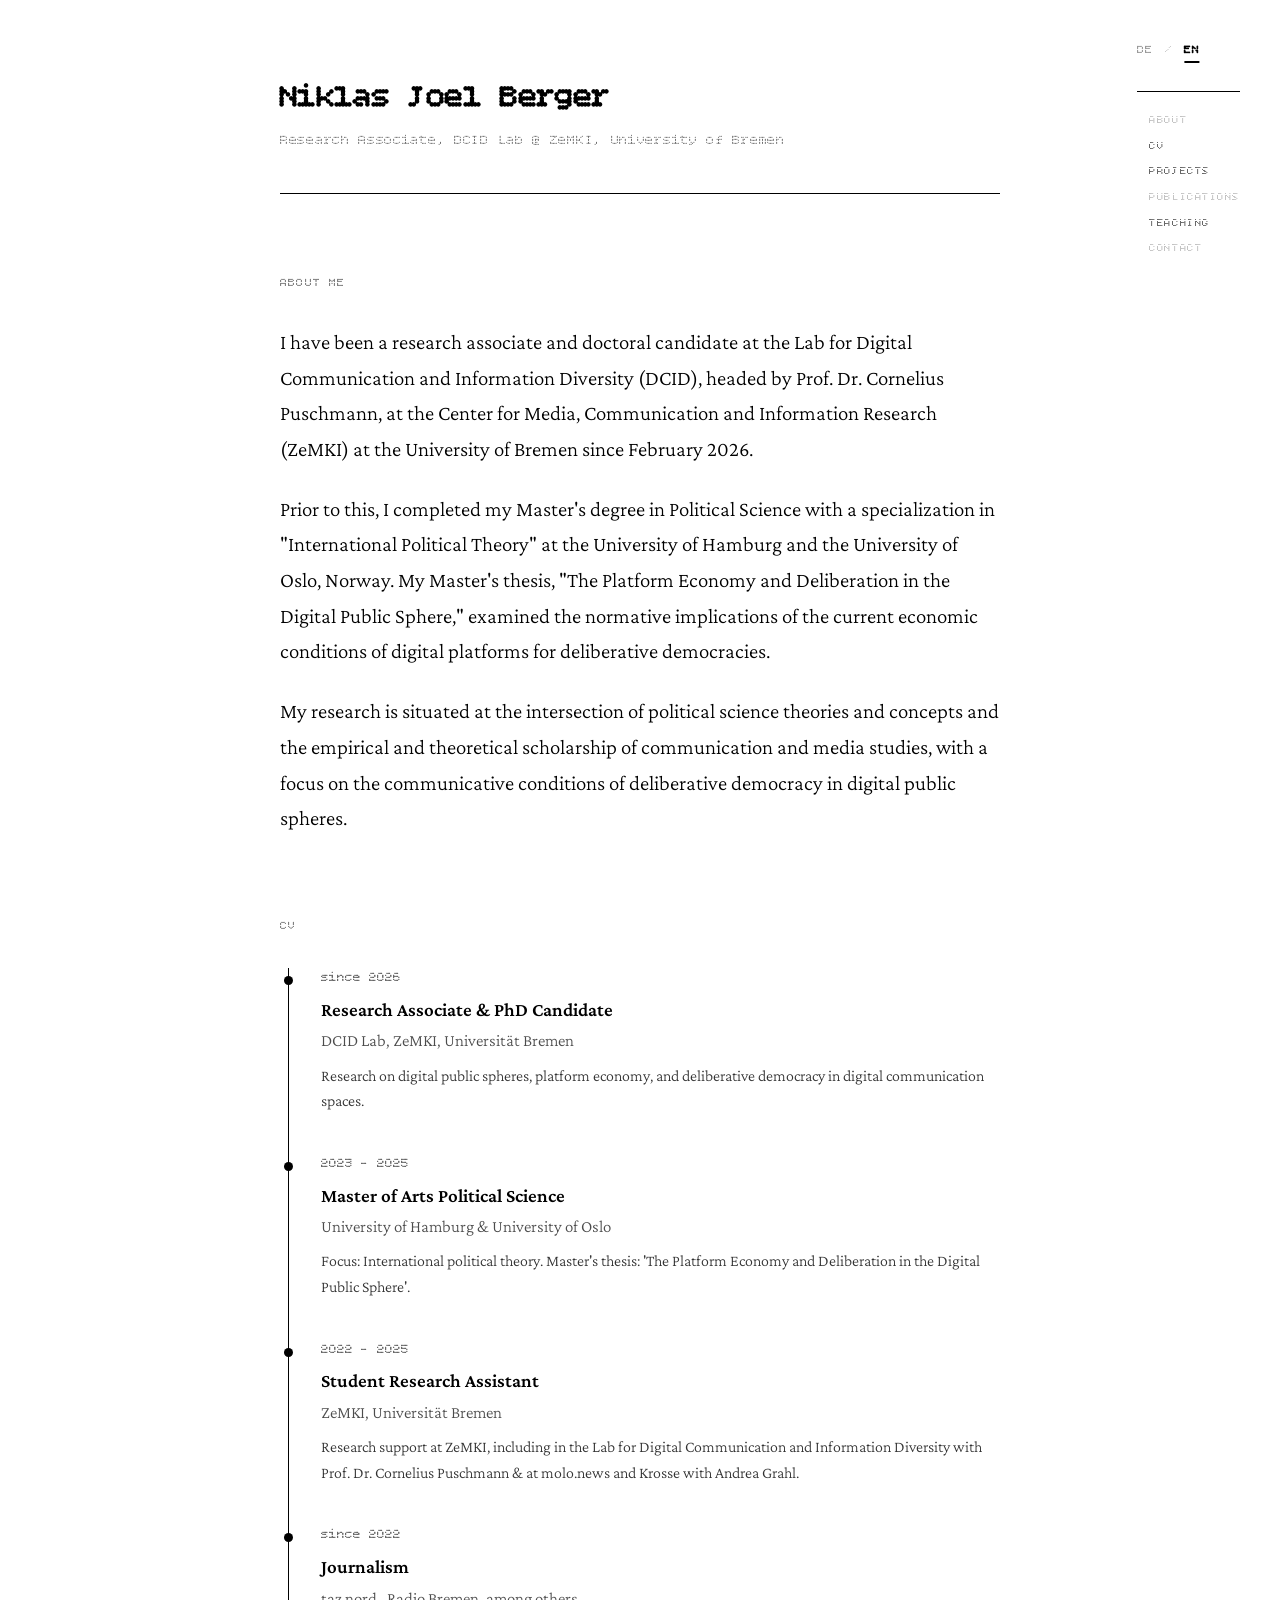
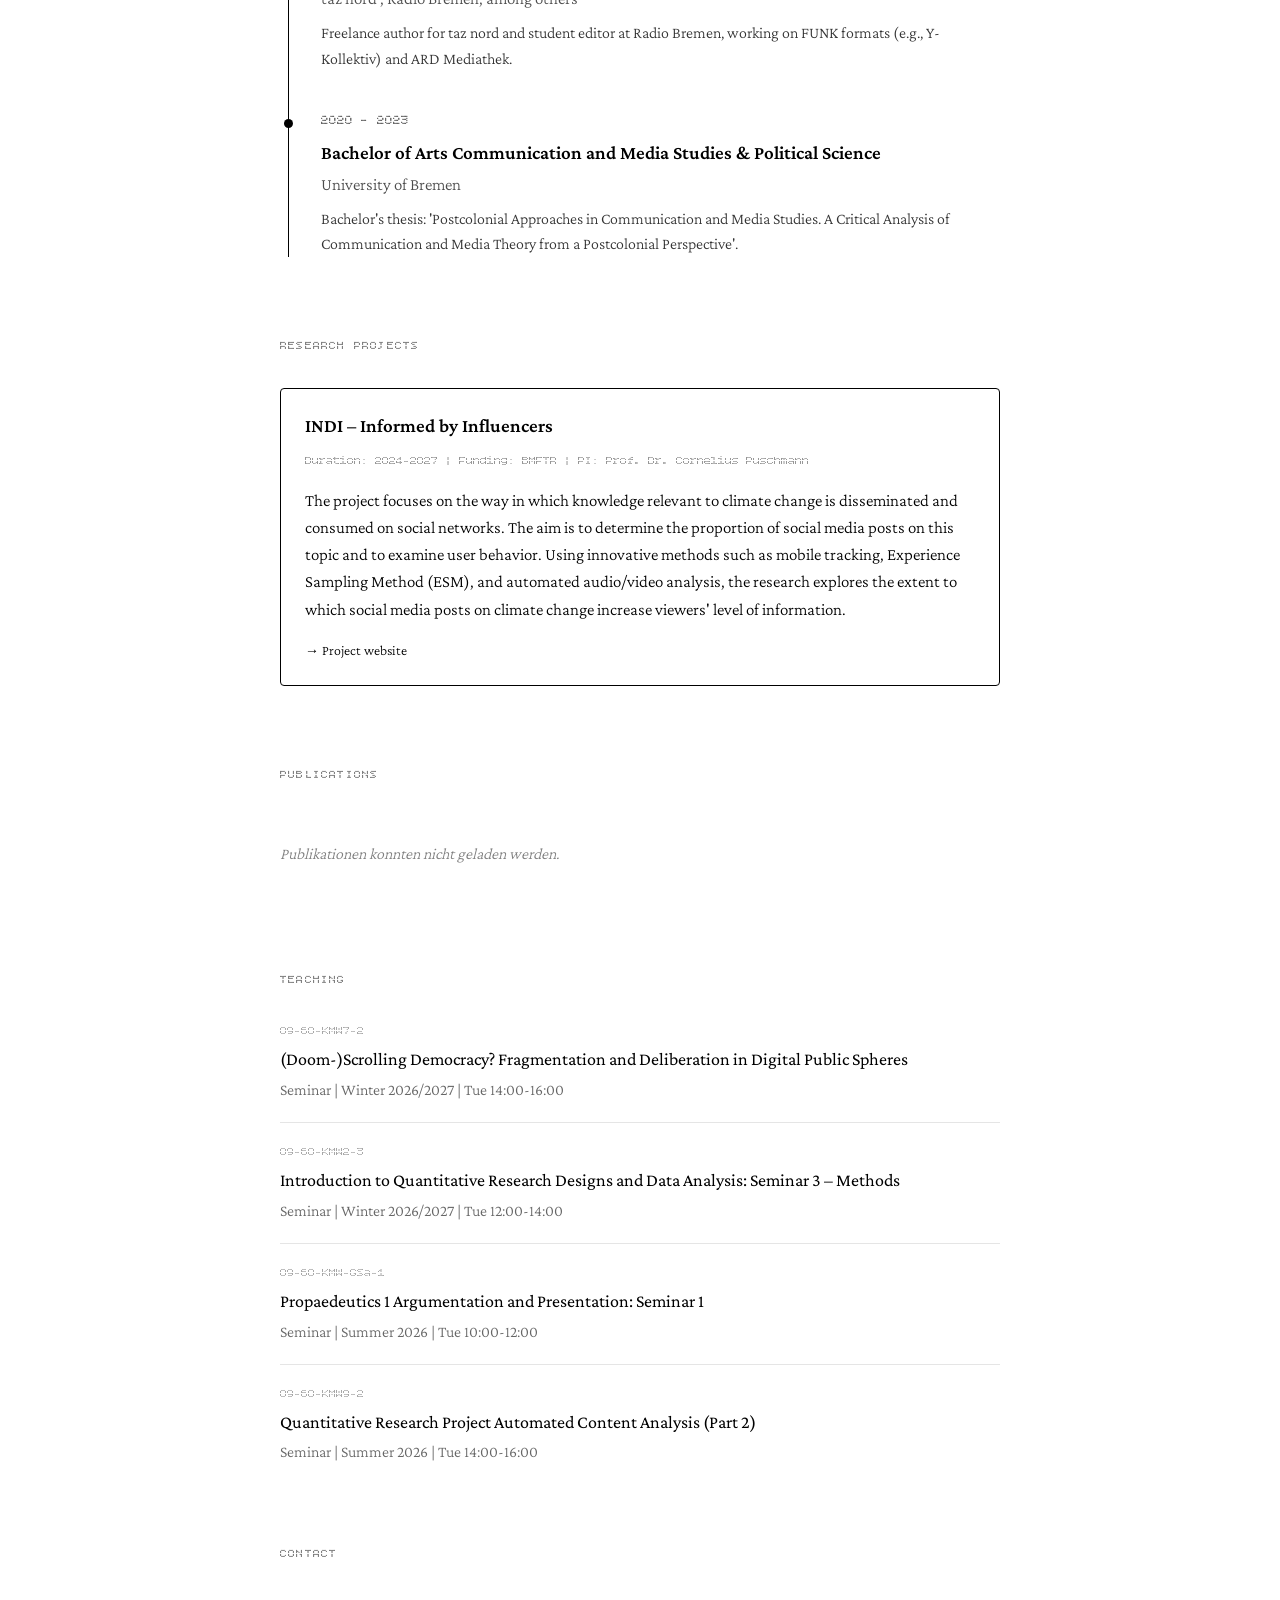
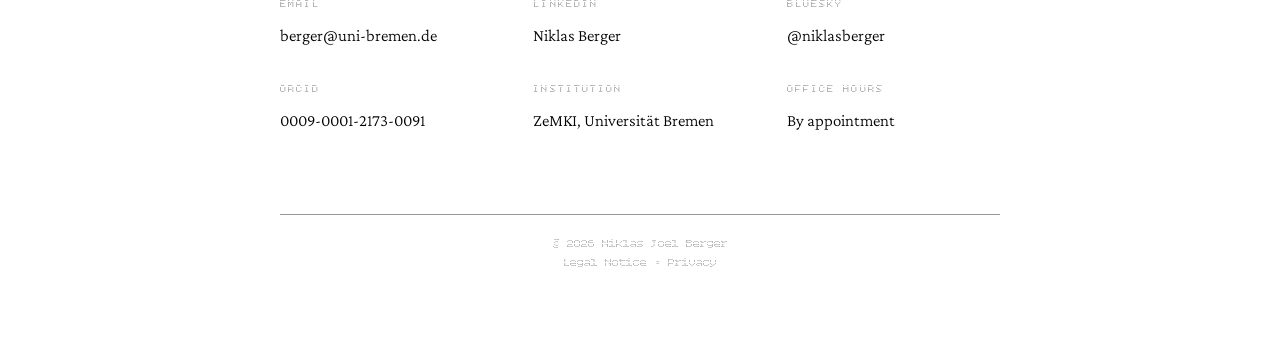
==== commit 2fd75966: "Draft: Replace IBM Plex Mono with Bitcount Single, keep Crimson Pro Co-Authored-By: Claude Sonnet 5." ====
--- a/index-draft.html
+++ b/index-draft.html
@@ -26,30 +26,6 @@
 <style>
 /* Local Font Declarations */
 @font-face {
-font-family: 'IBM Plex Mono';
-src: url('fonts/IBMPlexMono-Light.ttf') format('truetype');
-font-weight: 300;
-font-style: normal;
-font-display: swap;
-}
-
-@font-face {
-font-family: 'IBM Plex Mono';
-src: url('fonts/IBMPlexMono-Regular.ttf') format('truetype');
-font-weight: 400;
-font-style: normal;
-font-display: swap;
-}
-
-@font-face {
-font-family: 'IBM Plex Mono';
-src: url('fonts/IBMPlexMono-SemiBold.ttf') format('truetype');
-font-weight: 600;
-font-style: normal;
-font-display: swap;
-}
-
-@font-face {
 font-family: 'Bitcount Single';
 src: url('fonts/BitcountSingle-Light.ttf') format('truetype');
 font-weight: 300;
@@ -68,6 +44,30 @@
 @font-face {
 font-family: 'Bitcount Single';
 src: url('fonts/BitcountSingle-SemiBold.ttf') format('truetype');
+font-weight: 600;
+font-style: normal;
+font-display: swap;
+}
+
+@font-face {
+font-family: 'Crimson Pro';
+src: url('fonts/CrimsonPro-Light.ttf') format('truetype');
+font-weight: 300;
+font-style: normal;
+font-display: swap;
+}
+
+@font-face {
+font-family: 'Crimson Pro';
+src: url('fonts/CrimsonPro-Regular.ttf') format('truetype');
+font-weight: 400;
+font-style: normal;
+font-display: swap;
+}
+
+@font-face {
+font-family: 'Crimson Pro';
+src: url('fonts/CrimsonPro-SemiBold.ttf') format('truetype');
 font-weight: 600;
 font-style: normal;
 font-display: swap;
@@ -100,7 +100,7 @@
 body {
 background: var(--bg);
 color: var(--text);
-font-family: 'Bitcount Single', monospace;
+font-family: 'Crimson Pro', serif;
 font-size: 18px;
 line-height: 1.6;
 font-weight: 300;
@@ -109,7 +109,7 @@
 
 /* Monospace font for headers */
 h1, h2, .subtitle, .timeline-year, .publication-year, .contact-label, footer, .language-switcher {
-font-family: 'IBM Plex Mono', monospace;
+font-family: 'Bitcount Single', monospace;
 }
 
 .container {
@@ -133,7 +133,7 @@
 display: flex;
 flex-direction: column;
 gap: 12px;
-font-family: 'IBM Plex Mono', monospace;
+font-family: 'Bitcount Single', monospace;
 font-size: 12px;
 letter-spacing: 0.05em;
 opacity: 0;
@@ -202,7 +202,7 @@
 }
 
 .sticky-nav a {
-font-family: 'IBM Plex Mono', monospace;
+font-family: 'Bitcount Single', monospace;
 font-size: 11px;
 letter-spacing: 0.05em;
 text-transform: uppercase;
@@ -261,7 +261,7 @@
 }
 
 h1 {
-font-family: 'IBM Plex Mono', monospace;
+font-family: 'Bitcount Single', monospace;
 font-size: 32px;
 font-weight: 600;
 letter-spacing: -0.02em;
@@ -270,7 +270,7 @@
 }
 
 .subtitle {
-font-family: 'IBM Plex Mono', monospace;
+font-family: 'Bitcount Single', monospace;
 font-size: 14px;
 font-weight: 300;
 letter-spacing: 0.05em;
@@ -321,7 +321,7 @@
 }
 
 h2 {
-font-family: 'IBM Plex Mono', monospace;
+font-family: 'Bitcount Single', monospace;
 font-size: 12px;
 font-weight: 400;
 letter-spacing: 0.1em;
@@ -371,7 +371,7 @@
 }
 
 .timeline-year {
-font-family: 'IBM Plex Mono', monospace;
+font-family: 'Bitcount Single', monospace;
 font-size: 13px;
 font-weight: 400;
 margin-bottom: 8px;
@@ -472,7 +472,7 @@
 }
 
 .publication-year {
-font-family: 'IBM Plex Mono', monospace;
+font-family: 'Bitcount Single', monospace;
 font-size: 13px;
 margin-top: 4px;
 opacity: 0.5;
@@ -536,7 +536,7 @@
 }
 
 .contact-label {
-font-family: 'IBM Plex Mono', monospace;
+font-family: 'Bitcount Single', monospace;
 font-size: 11px;
 letter-spacing: 0.1em;
 text-transform: uppercase;
@@ -580,7 +580,7 @@
 border-top: 1px solid var(--line);
 text-align: center;
 opacity: 0.4;
-font-family: 'IBM Plex Mono', monospace;
+font-family: 'Bitcount Single', monospace;
 font-size: 12px;
 }
 
@@ -781,7 +781,7 @@
 }
 
 .detail-label {
-font-family: 'IBM Plex Mono', monospace;
+font-family: 'Bitcount Single', monospace;
 font-size: 11px;
 letter-spacing: 0.1em;
 text-transform: uppercase;
@@ -832,7 +832,7 @@
 }
 
 .project-meta {
-font-family: 'IBM Plex Mono', monospace;
+font-family: 'Bitcount Single', monospace;
 font-size: 12px;
 opacity: 0.6;
 margin-bottom: 16px;
@@ -891,7 +891,7 @@
 }
 
 .teaching-code {
-font-family: 'IBM Plex Mono', monospace;
+font-family: 'Bitcount Single', monospace;
 font-size: 12px;
 opacity: 0.5;
 margin-bottom: 6px;
@@ -935,7 +935,7 @@
 display: inline-block;
 margin-top: 8px;
 padding: 6px 12px;
-font-family: 'IBM Plex Mono', monospace;
+font-family: 'Bitcount Single', monospace;
 font-size: 11px;
 letter-spacing: 0.05em;
 text-transform: uppercase;
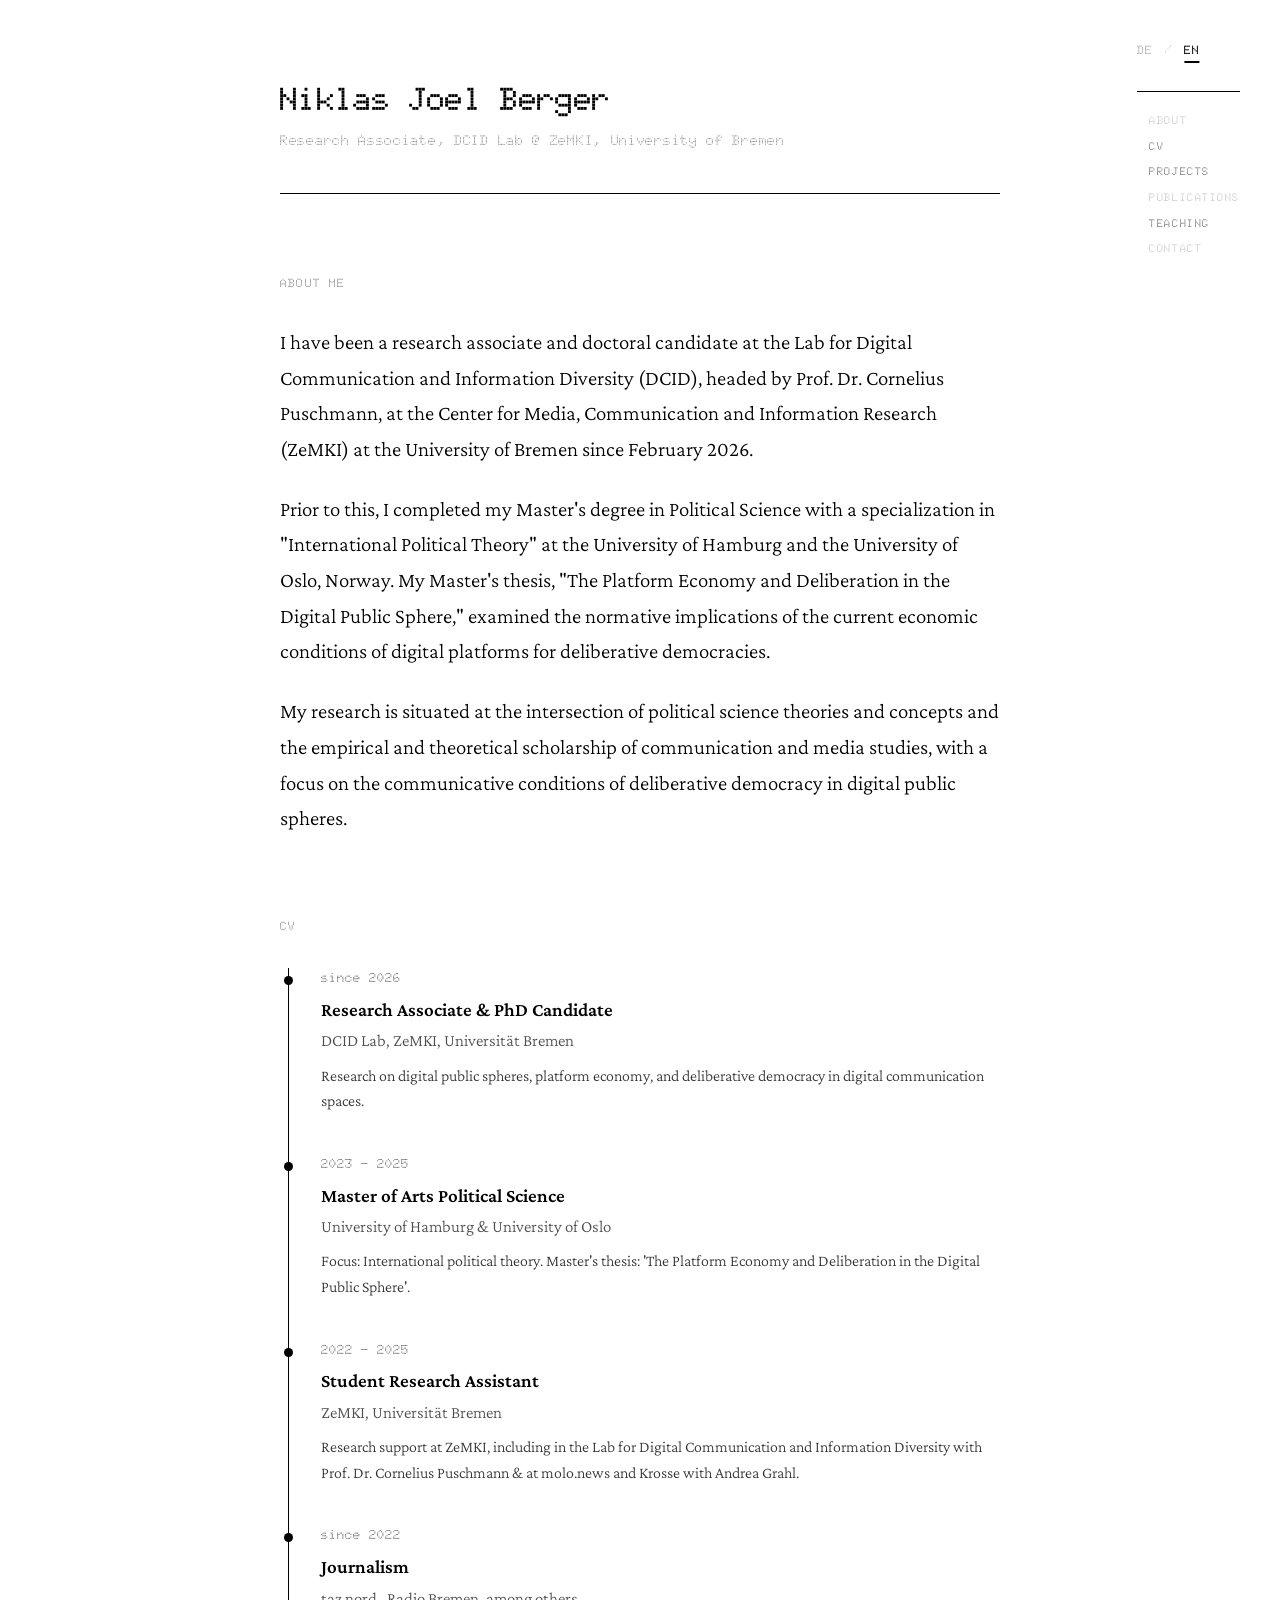
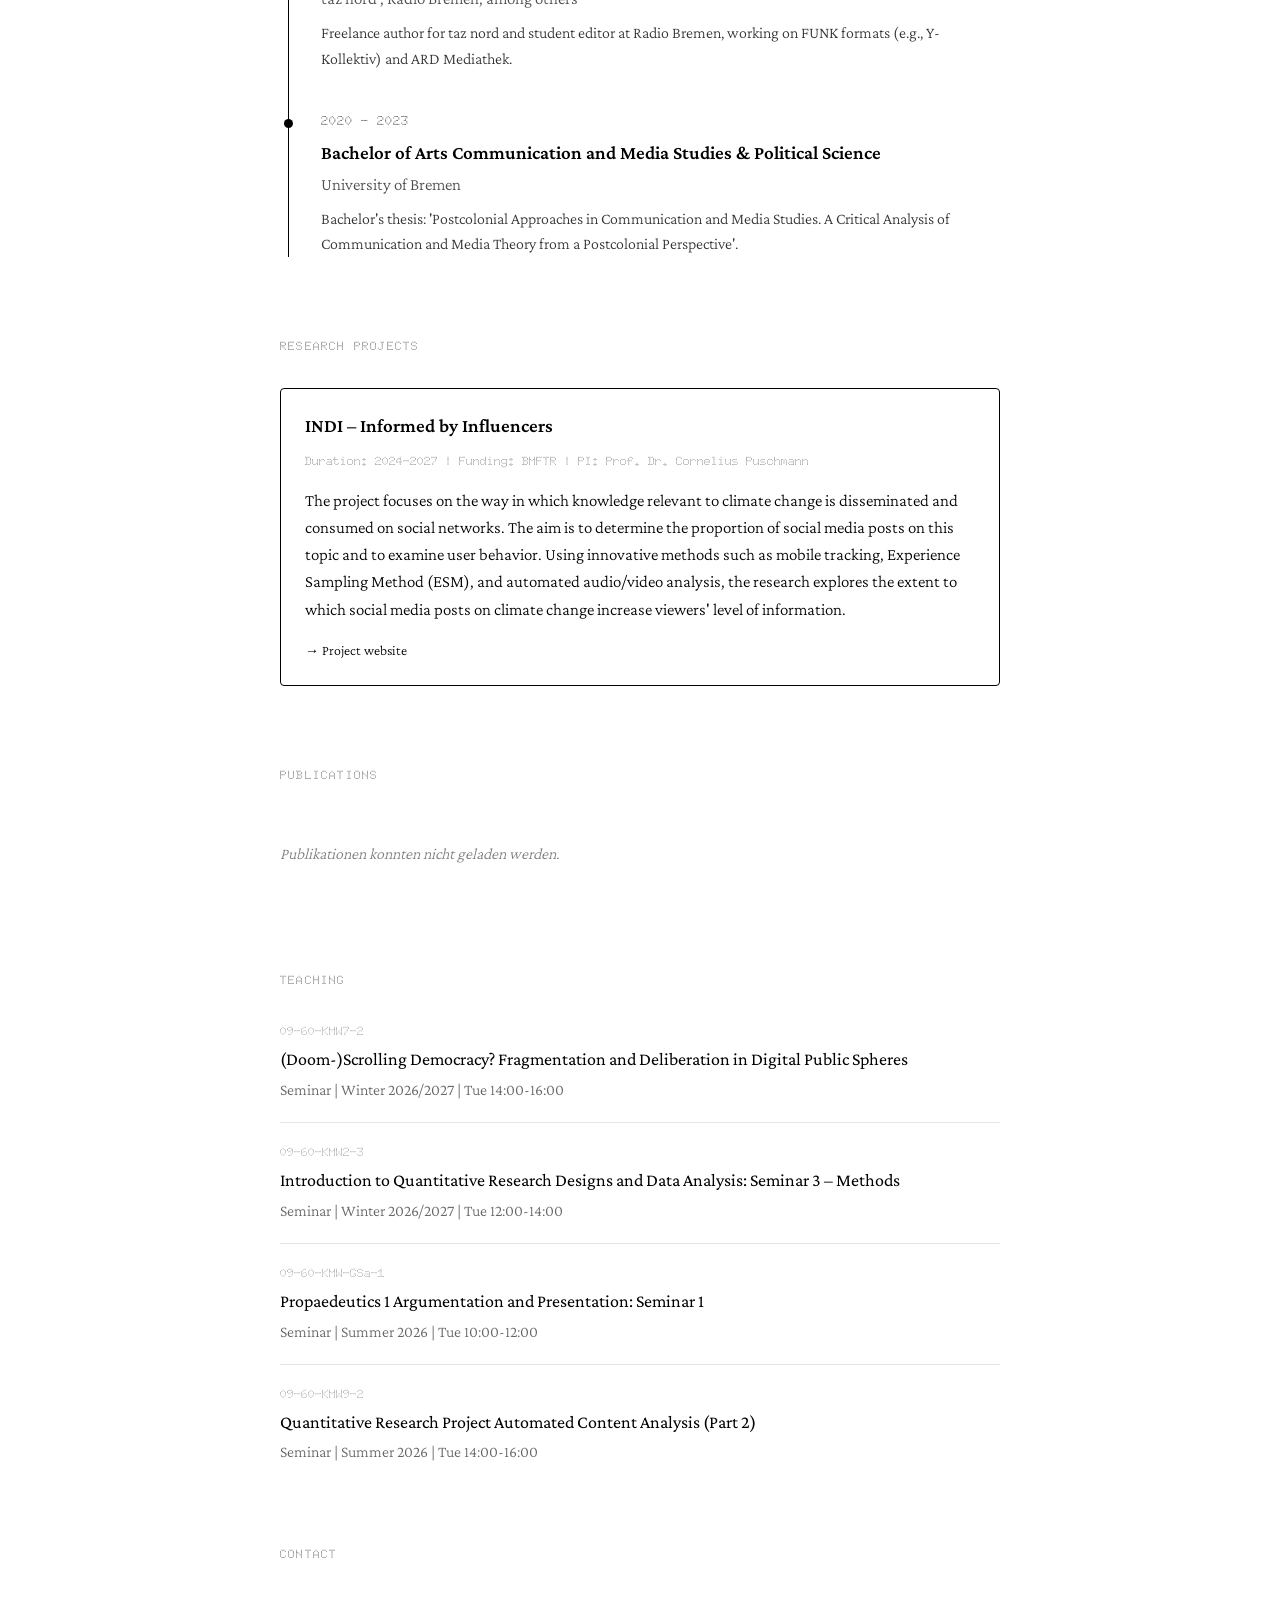
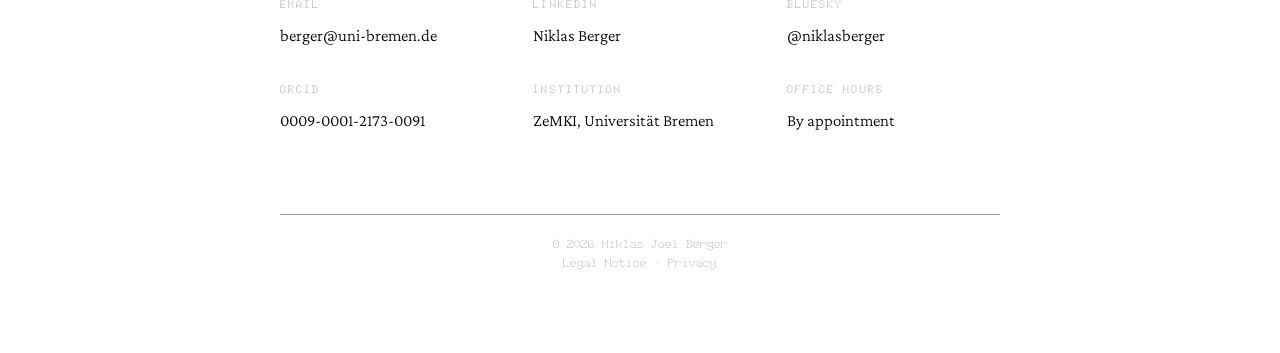
==== commit 4efcdcb5: "Draft: Use Doto instead of Bitcount Single as secondary font Co-Authored-By: Claude Sonnet 5.5 <nore" ====
--- a/index-draft.html
+++ b/index-draft.html
@@ -26,24 +26,24 @@
 <style>
 /* Local Font Declarations */
 @font-face {
-font-family: 'Bitcount Single';
-src: url('fonts/BitcountSingle-Light.ttf') format('truetype');
+font-family: 'Doto';
+src: url('fonts/Doto-Light.ttf') format('truetype');
 font-weight: 300;
 font-style: normal;
 font-display: swap;
 }
 
 @font-face {
-font-family: 'Bitcount Single';
-src: url('fonts/BitcountSingle-Regular.ttf') format('truetype');
+font-family: 'Doto';
+src: url('fonts/Doto-Regular.ttf') format('truetype');
 font-weight: 400;
 font-style: normal;
 font-display: swap;
 }
 
 @font-face {
-font-family: 'Bitcount Single';
-src: url('fonts/BitcountSingle-SemiBold.ttf') format('truetype');
+font-family: 'Doto';
+src: url('fonts/Doto-SemiBold.ttf') format('truetype');
 font-weight: 600;
 font-style: normal;
 font-display: swap;
@@ -109,7 +109,7 @@
 
 /* Monospace font for headers */
 h1, h2, .subtitle, .timeline-year, .publication-year, .contact-label, footer, .language-switcher {
-font-family: 'Bitcount Single', monospace;
+font-family: 'Doto', monospace;
 }
 
 .container {
@@ -133,7 +133,7 @@
 display: flex;
 flex-direction: column;
 gap: 12px;
-font-family: 'Bitcount Single', monospace;
+font-family: 'Doto', monospace;
 font-size: 12px;
 letter-spacing: 0.05em;
 opacity: 0;
@@ -202,7 +202,7 @@
 }
 
 .sticky-nav a {
-font-family: 'Bitcount Single', monospace;
+font-family: 'Doto', monospace;
 font-size: 11px;
 letter-spacing: 0.05em;
 text-transform: uppercase;
@@ -261,7 +261,7 @@
 }
 
 h1 {
-font-family: 'Bitcount Single', monospace;
+font-family: 'Doto', monospace;
 font-size: 32px;
 font-weight: 600;
 letter-spacing: -0.02em;
@@ -270,7 +270,7 @@
 }
 
 .subtitle {
-font-family: 'Bitcount Single', monospace;
+font-family: 'Doto', monospace;
 font-size: 14px;
 font-weight: 300;
 letter-spacing: 0.05em;
@@ -321,7 +321,7 @@
 }
 
 h2 {
-font-family: 'Bitcount Single', monospace;
+font-family: 'Doto', monospace;
 font-size: 12px;
 font-weight: 400;
 letter-spacing: 0.1em;
@@ -371,7 +371,7 @@
 }
 
 .timeline-year {
-font-family: 'Bitcount Single', monospace;
+font-family: 'Doto', monospace;
 font-size: 13px;
 font-weight: 400;
 margin-bottom: 8px;
@@ -472,7 +472,7 @@
 }
 
 .publication-year {
-font-family: 'Bitcount Single', monospace;
+font-family: 'Doto', monospace;
 font-size: 13px;
 margin-top: 4px;
 opacity: 0.5;
@@ -536,7 +536,7 @@
 }
 
 .contact-label {
-font-family: 'Bitcount Single', monospace;
+font-family: 'Doto', monospace;
 font-size: 11px;
 letter-spacing: 0.1em;
 text-transform: uppercase;
@@ -580,7 +580,7 @@
 border-top: 1px solid var(--line);
 text-align: center;
 opacity: 0.4;
-font-family: 'Bitcount Single', monospace;
+font-family: 'Doto', monospace;
 font-size: 12px;
 }
 
@@ -781,7 +781,7 @@
 }
 
 .detail-label {
-font-family: 'Bitcount Single', monospace;
+font-family: 'Doto', monospace;
 font-size: 11px;
 letter-spacing: 0.1em;
 text-transform: uppercase;
@@ -832,7 +832,7 @@
 }
 
 .project-meta {
-font-family: 'Bitcount Single', monospace;
+font-family: 'Doto', monospace;
 font-size: 12px;
 opacity: 0.6;
 margin-bottom: 16px;
@@ -891,7 +891,7 @@
 }
 
 .teaching-code {
-font-family: 'Bitcount Single', monospace;
+font-family: 'Doto', monospace;
 font-size: 12px;
 opacity: 0.5;
 margin-bottom: 6px;
@@ -935,7 +935,7 @@
 display: inline-block;
 margin-top: 8px;
 padding: 6px 12px;
-font-family: 'Bitcount Single', monospace;
+font-family: 'Doto', monospace;
 font-size: 11px;
 letter-spacing: 0.05em;
 text-transform: uppercase;
